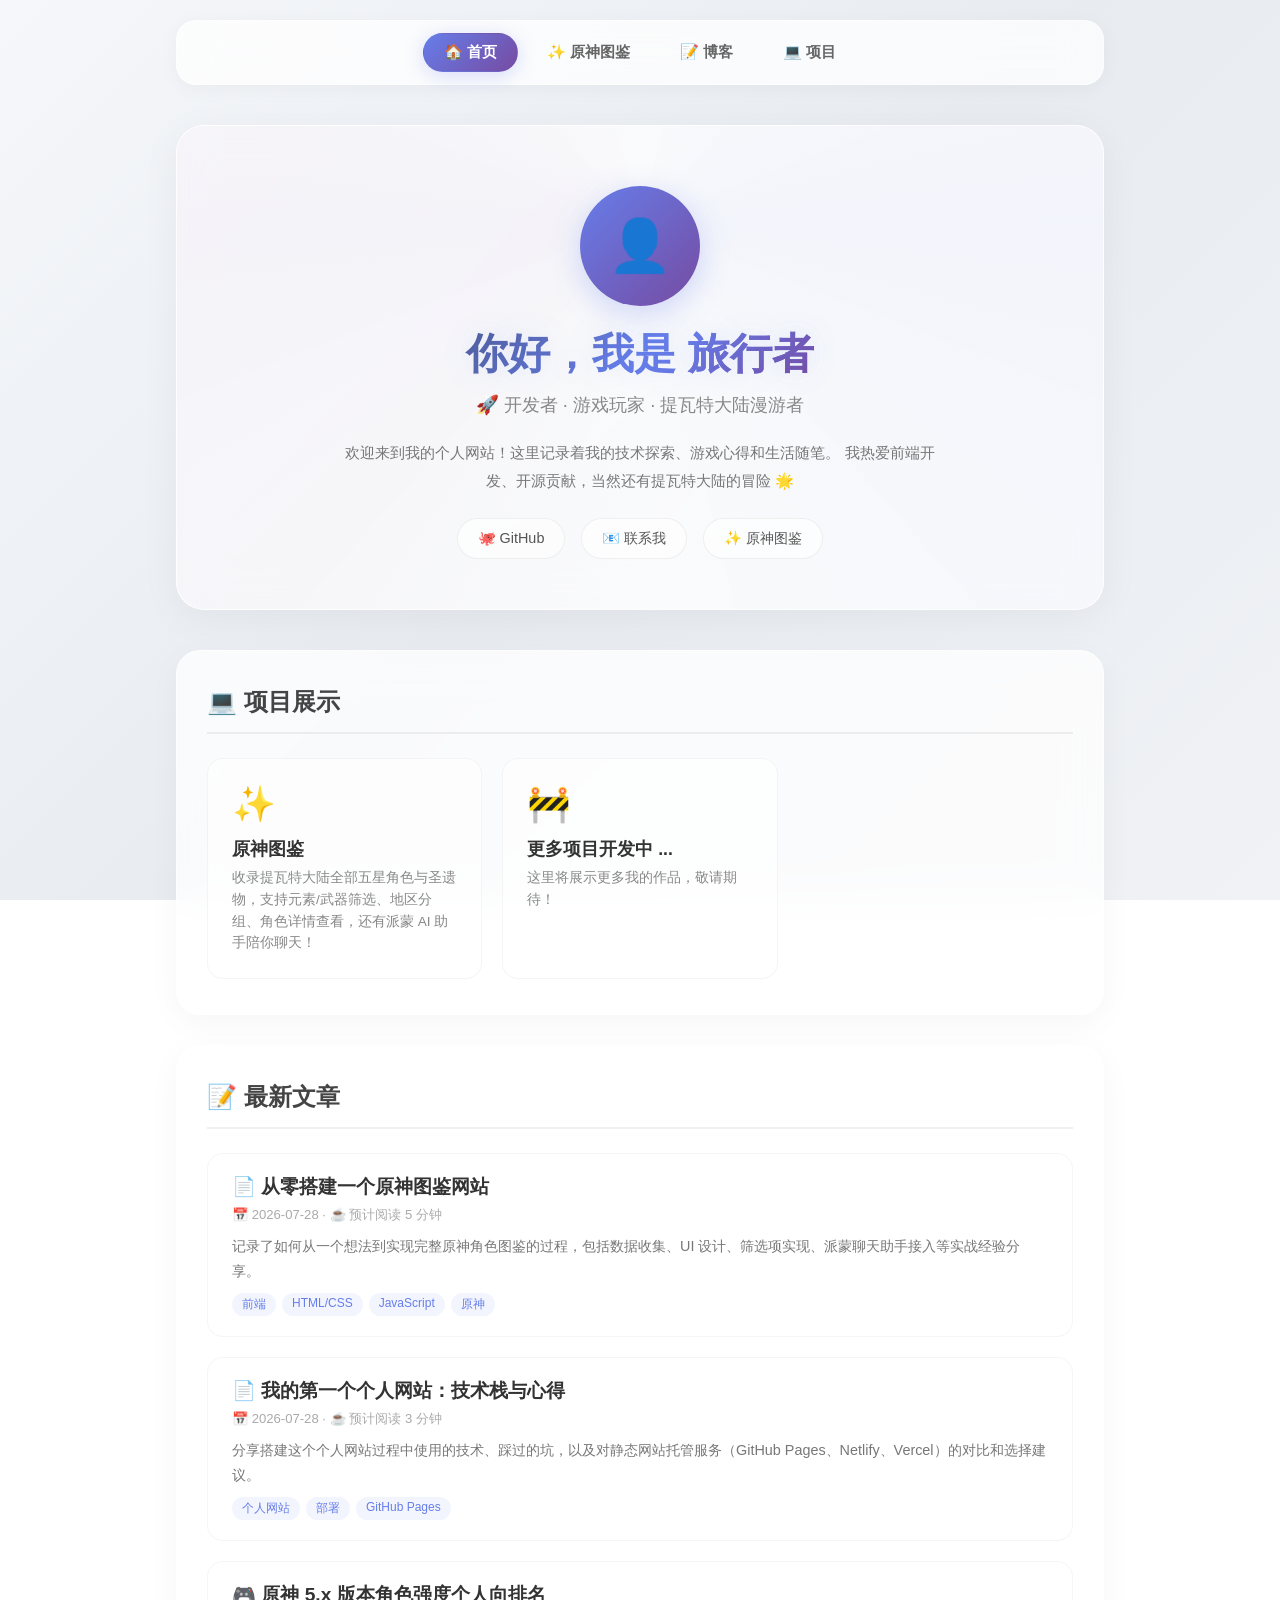
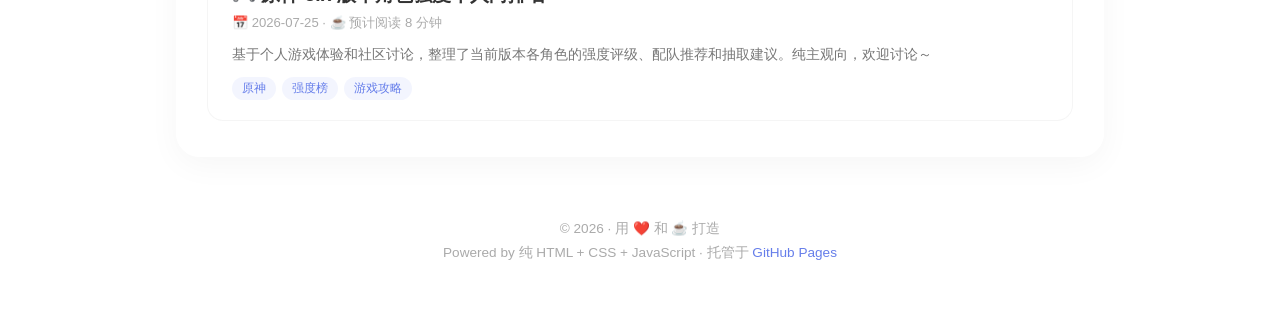
==== index.html @ 5b44c31f "feat: 个人网站 + 原神图鉴 Co-Authored-By: AtomCode (deepseek-v4-flash) <noreply@atomgit.com>" ====
<!DOCTYPE html>
<html lang="zh-CN">
<head>
    <meta charset="UTF-8">
    <meta name="viewport" content="width=device-width, initial-scale=1.0">
    <title>我的个人网站</title>
    <link rel="stylesheet" href="css/style.css">
</head>
<body>
    <div class="site-container">
        <!-- ===== 顶部导航 ===== -->
        <nav class="site-nav">
            <a href="index.html" class="active">🏠 首页</a>
            <a href="genshin/index.html">✨ 原神图鉴</a>
            <a href="#blog">📝 博客</a>
            <a href="#projects">💻 项目</a>
        </nav>

        <!-- ===== 英雄区 / 个人简介 ===== -->
        <header class="hero">
            <div class="hero-avatar">👤</div>
            <h1>你好，我是 <span style="background: linear-gradient(135deg, #667eea, #764ba2); -webkit-background-clip: text; -webkit-text-fill-color: transparent; background-clip: text;">旅行者</span></h1>
            <p class="tagline">🚀 开发者 · 游戏玩家 · 提瓦特大陆漫游者</p>
            <p class="bio">
                欢迎来到我的个人网站！这里记录着我的技术探索、游戏心得和生活随笔。
                我热爱前端开发、开源贡献，当然还有提瓦特大陆的冒险 🌟
            </p>
            <div class="social-links">
                <a href="#" class="social-link">🐙 GitHub</a>
                <a href="#" class="social-link">📧 联系我</a>
                <a href="genshin/index.html" class="social-link">✨ 原神图鉴</a>
            </div>
        </header>

        <!-- ===== 项目展示 ===== -->
        <section class="site-section" id="projects">
            <h2 class="site-section-title">💻 项目展示</h2>
            <div class="project-grid">
                <a href="genshin/index.html" class="project-card">
                    <div class="project-card-icon">✨</div>
                    <div class="project-card-title">原神图鉴</div>
                    <div class="project-card-desc">
                        收录提瓦特大陆全部五星角色与圣遗物，支持元素/武器筛选、地区分组、角色详情查看，还有派蒙 AI 助手陪你聊天！
                    </div>
                </a>
                <div class="project-card">
                    <div class="project-card-icon">🚧</div>
                    <div class="project-card-title">更多项目开发中 ...</div>
                    <div class="project-card-desc">
                        这里将展示更多我的作品，敬请期待！
                    </div>
                </div>
            </div>
        </section>

        <!-- ===== 博客/文章 ===== -->
        <section class="site-section" id="blog">
            <h2 class="site-section-title">📝 最新文章</h2>
            <div class="blog-list">

                <article class="blog-post" onclick="alert('文章详情页建设中...')">
                    <div class="blog-post-title">📄 从零搭建一个原神图鉴网站</div>
                    <div class="blog-post-meta">📅 2026-07-28 · ☕ 预计阅读 5 分钟</div>
                    <div class="blog-post-summary">
                        记录了如何从一个想法到实现完整原神角色图鉴的过程，包括数据收集、UI 设计、筛选项实现、派蒙聊天助手接入等实战经验分享。
                    </div>
                    <div class="blog-post-tags">
                        <span class="blog-post-tag">前端</span>
                        <span class="blog-post-tag">HTML/CSS</span>
                        <span class="blog-post-tag">JavaScript</span>
                        <span class="blog-post-tag">原神</span>
                    </div>
                </article>

                <article class="blog-post" onclick="alert('文章详情页建设中...')">
                    <div class="blog-post-title">📄 我的第一个个人网站：技术栈与心得</div>
                    <div class="blog-post-meta">📅 2026-07-28 · ☕ 预计阅读 3 分钟</div>
                    <div class="blog-post-summary">
                        分享搭建这个个人网站过程中使用的技术、踩过的坑，以及对静态网站托管服务（GitHub Pages、Netlify、Vercel）的对比和选择建议。
                    </div>
                    <div class="blog-post-tags">
                        <span class="blog-post-tag">个人网站</span>
                        <span class="blog-post-tag">部署</span>
                        <span class="blog-post-tag">GitHub Pages</span>
                    </div>
                </article>

                <article class="blog-post" onclick="alert('文章详情页建设中...')">
                    <div class="blog-post-title">🎮 原神 5.x 版本角色强度个人向排名</div>
                    <div class="blog-post-meta">📅 2026-07-25 · ☕ 预计阅读 8 分钟</div>
                    <div class="blog-post-summary">
                        基于个人游戏体验和社区讨论，整理了当前版本各角色的强度评级、配队推荐和抽取建议。纯主观向，欢迎讨论～
                    </div>
                    <div class="blog-post-tags">
                        <span class="blog-post-tag">原神</span>
                        <span class="blog-post-tag">强度榜</span>
                        <span class="blog-post-tag">游戏攻略</span>
                    </div>
                </article>

            </div>
        </section>

        <!-- ===== 页脚 ===== -->
        <footer class="site-footer">
            <p>© 2026 · 用 ❤️ 和 ☕ 打造</p>
            <p>Powered by 纯 HTML + CSS + JavaScript · 托管于 <a href="https://pages.github.com/" target="_blank">GitHub Pages</a></p>
        </footer>
    </div>
</body>
</html>
---- css/style.css ----
* {
            margin: 0;
            padding: 0;
            box-sizing: border-box;
        }

        body {
            font-family: 'Microsoft YaHei', 'Segoe UI', sans-serif;
            background: linear-gradient(135deg, #f5f7fa 0%, #e8ecf1 50%, #f0f2f5 100%);
            min-height: 100vh;
            padding: 20px;
            background-attachment: fixed;
        }

        .container {
            max-width: 100%;
            margin: 0 auto;
            position: relative;
            z-index: 1;
            padding: 0 10px;
        }

        /* ===== Header ===== */
        header {
            text-align: center;
            color: #333;
            margin-bottom: 40px;
            padding: 35px 30px;
            background: rgba(255, 255, 255, 0.75);
            backdrop-filter: blur(20px);
            -webkit-backdrop-filter: blur(20px);
            border-radius: 24px;
            border: 1px solid rgba(255, 255, 255, 0.6);
            box-shadow: 0 8px 32px rgba(0, 0, 0, 0.06);
            position: relative;
            overflow: hidden;
        }
        header::before {
            content: '';
            position: absolute;
            top: -50%;
            left: -50%;
            width: 200%;
            height: 200%;
            background: conic-gradient(from 0deg, transparent, rgba(102,126,234,0.06), transparent, rgba(118,75,162,0.06), transparent);
            animation: headerRotate 20s linear infinite;
        }
        @keyframes headerRotate {
            0% { transform: rotate(0deg); }
            100% { transform: rotate(360deg); }
        }
        header h1, header p { position: relative; z-index: 1; }

        /* ===== 导航标签 ===== */
        .nav-tabs {
            display: flex;
            justify-content: center;
            gap: 12px;
            margin-top: 18px;
            position: relative;
            z-index: 1;
        }
        .nav-tab {
            padding: 10px 28px;
            border-radius: 25px;
            font-size: 1em;
            font-weight: 600;
            cursor: pointer;
            transition: all 0.3s ease;
            text-decoration: none;
            background: rgba(255, 255, 255, 0.5);
            color: #666;
            border: 1px solid rgba(0, 0, 0, 0.06);
        }
        .nav-tab:hover {
            background: rgba(255, 255, 255, 0.8);
            color: #333;
            transform: translateY(-2px);
            box-shadow: 0 4px 12px rgba(0,0,0,0.06);
        }
        .nav-tab.active {
            background: linear-gradient(135deg, #667eea, #764ba2);
            color: white;
            border-color: transparent;
            box-shadow: 0 4px 20px rgba(102, 126, 234, 0.25);
        }

        h1 {
            font-size: 3em;
            margin-bottom: 10px;
            text-shadow: 0 0 30px rgba(102, 126, 234, 0.15);
            background: linear-gradient(135deg, #333, #667eea, #764ba2);
            -webkit-background-clip: text;
            -webkit-text-fill-color: transparent;
            background-clip: text;
        }

        .subtitle {
            font-size: 1.1em;
            color: #666;
            letter-spacing: 1px;
        }

        /* ===== 筛选区 ===== */
        .filter-section {
            background: rgba(255, 255, 255, 0.7);
            backdrop-filter: blur(20px);
            -webkit-backdrop-filter: blur(20px);
            border-radius: 20px;
            padding: 25px;
            margin-bottom: 30px;
            border: 1px solid rgba(255, 255, 255, 0.8);
            box-shadow: 0 10px 40px rgba(0, 0, 0, 0.04);
        }

        .filter-group {
            margin-bottom: 18px;
        }
        .filter-group:last-child {
            margin-bottom: 0;
        }

        .filter-label {
            font-size: 1em;
            font-weight: bold;
            color: #555;
            margin-bottom: 12px;
            display: block;
            letter-spacing: 1px;
        }

        .filter-buttons {
            display: flex;
            flex-wrap: wrap;
            gap: 10px;
        }

        .filter-btn {
            padding: 8px 18px;
            border: 1px solid rgba(0, 0, 0, 0.08);
            background: rgba(255, 255, 255, 0.6);
            color: #555;
            border-radius: 25px;
            cursor: pointer;
            font-size: 0.9em;
            font-weight: 500;
            transition: all 0.3s ease;
        }
        .filter-btn:hover {
            background: rgba(255, 255, 255, 0.9);
            transform: translateY(-2px);
            border-color: rgba(102, 126, 234, 0.3);
            box-shadow: 0 4px 12px rgba(0, 0, 0, 0.06);
        }
        .filter-btn.active {
            background: linear-gradient(135deg, #667eea, #764ba2);
            color: white;
            border-color: transparent;
            box-shadow: 0 4px 20px rgba(102, 126, 234, 0.25);
        }
        .filter-btn.reset-btn {
            border-color: rgba(0, 0, 0, 0.06);
            color: #888;
        }
        .filter-btn.reset-btn:hover {
            background: rgba(255, 255, 255, 0.85);
            color: #333;
        }
        .filter-btn.reset-btn.active {
            background: rgba(255, 255, 255, 0.8);
            color: #333;
            border-color: rgba(0, 0, 0, 0.15);
            box-shadow: none;
        }

        .character-card.hidden {
            display: none;
        }

        .no-results {
            text-align: center;
            padding: 60px 40px;
            color: #999;
            font-size: 1.3em;
            display: none;
            background: rgba(255, 255, 255, 0.5);
            border-radius: 20px;
        }
        .no-results.show {
            display: block;
        }

        /* ===== 全局折叠按钮 ===== */
        .filter-actions {
            display: flex;
            justify-content: flex-end;
            margin-top: 12px;
            gap: 10px;
        }
        .toggle-all-btn {
            padding: 8px 18px;
            border: 1px solid rgba(0, 0, 0, 0.08);
            background: rgba(255, 255, 255, 0.6);
            color: #555;
            border-radius: 25px;
            cursor: pointer;
            font-size: 0.85em;
            font-weight: 500;
            transition: all 0.3s ease;
            display: inline-flex;
            align-items: center;
            gap: 8px;
        }
        .toggle-all-btn:hover {
            background: rgba(255, 255, 255, 0.9);
            transform: translateY(-2px);
            border-color: rgba(102, 126, 234, 0.3);
        }

        /* ===== 快捷问题 ===== */
        .quick-questions {
            margin-bottom: 20px;
            padding: 15px;
            background: rgba(0, 0, 0, 0.03);
            border-radius: 15px;
            border: 1px solid rgba(0, 0, 0, 0.04);
        }
        .quick-q-title {
            font-size: 0.9em;
            font-weight: bold;
            color: #666;
            margin-bottom: 10px;
        }
        .quick-q-grid {
            display: grid;
            grid-template-columns: repeat(2, 1fr);
            gap: 8px;
        }
        .quick-q-btn {
            padding: 8px 12px;
            background: rgba(255, 255, 255, 0.7);
            border: 1px solid rgba(0, 0, 0, 0.06);
            border-radius: 12px;
            color: #555;
            font-size: 0.82em;
            font-weight: 500;
            cursor: pointer;
            transition: all 0.2s;
            text-align: left;
        }
        .quick-q-btn:hover {
            background: white;
            color: #333;
            transform: translateY(-2px);
            border-color: rgba(102, 126, 234, 0.4);
            box-shadow: 0 4px 12px rgba(0, 0, 0, 0.06);
        }

        /* ===== Markdown 渲染 ===== */
        .chat-bubble .code-block {
            background: rgba(0,0,0,0.04);
            border: 1px solid rgba(0,0,0,0.06);
            border-radius: 8px;
            padding: 12px;
            margin: 10px 0;
            overflow-x: auto;
            font-family: 'Courier New', monospace;
            font-size: 0.9em;
        }
        .chat-bubble .inline-code {
            background: rgba(0,0,0,0.04);
            padding: 2px 6px;
            border-radius: 4px;
            font-family: 'Courier New', monospace;
            font-size: 0.9em;
            color: #d63384;
        }
        .chat-bubble .list-item { margin: 5px 0; padding-left: 5px; color: #444; }
        .chat-bubble .list-item.bullet { padding-left: 12px; }
        .chat-bubble .guide-section-title {
            margin: 10px 0 6px 0;
            padding: 6px 10px;
            background: linear-gradient(135deg, rgba(102,126,234,0.08), rgba(118,75,162,0.05));
            border-left: 3px solid #667eea;
            border-radius: 0 8px 8px 0;
            font-weight: bold;
            color: #667eea;
        }
        .chat-bubble .rating-label {
            display: inline-block;
            background: linear-gradient(135deg, rgba(255,215,0,0.2), rgba(255,200,0,0.1));
            padding: 2px 8px;
            border-radius: 8px;
            font-size: 0.9em;
        }
        .chat-bubble strong { font-weight: bold; color: #667eea; }
        .chat-bubble em { font-style: italic; color: #888; }
        .chat-bubble pre { white-space: pre-wrap; word-wrap: break-word; }

        /* ===== 派蒙按钮 ===== */
        .paimon-float-btn {
            position: fixed;
            bottom: 30px;
            right: 30px;
            width: 80px;
            height: 80px;
            border-radius: 50%;
            background: linear-gradient(135deg, rgba(255,245,230,0.95), rgba(255,228,204,0.95));
            border: 3px solid #ffd700;
            box-shadow: 0 8px 30px rgba(0, 0, 0, 0.12), 0 0 0 4px rgba(255,215,0,0.2);
            cursor: grab;
            z-index: 9999;
            display: flex;
            align-items: center;
            justify-content: center;
            transition: box-shadow 0.3s ease, border-color 0.3s ease;
            animation: paimonFloat 3s ease-in-out infinite;
            user-select: none;
            touch-action: none;
        }
        .paimon-float-btn:hover {
            border-color: #ffed4e;
            box-shadow: 0 12px 40px rgba(0, 0, 0, 0.18), 0 0 0 6px rgba(255,215,0,0.3);
        }
        .paimon-float-btn:active { cursor: grabbing; }
        .paimon-float-btn.dragging {
            animation: none !important;
            transition: box-shadow 0.2s ease, border-color 0.2s ease;
            box-shadow: 0 20px 60px rgba(0, 0, 0, 0.18), 0 0 0 8px rgba(255,215,0,0.35);
            border-color: #ffed4e;
            transform: scale(1.08);
        }
        .paimon-float-btn.hidden { opacity: 0; pointer-events: none; }

        @keyframes paimonFloat {
            0%, 100% { transform: translateY(0px); }
            50% { transform: translateY(-8px); }
        }

        /* 像素精灵 */
        .pixel-sprite-container {
            position: relative;
            width: 70px;
            height: 70px;
            display: flex;
            align-items: center;
            justify-content: center;
            image-rendering: pixelated;
            image-rendering: crisp-edges;
        }
        .pixel-sprite {
            width: 70px;
            height: 70px;
            object-fit: cover;
            image-rendering: pixelated;
            image-rendering: crisp-edges;
            transition: transform 0.3s ease;
            z-index: 2;
            position: relative;
            border-radius: 50%;
        }
        .paimon-float-btn:hover .pixel-sprite { transform: scale(1.08); }
        .paimon-float-btn.dragging .pixel-sprite { transform: scale(1.12); }

        .pixel-glare {
            position: absolute;
            inset: 0;
            border-radius: 50%;
            background: linear-gradient(135deg, 
                rgba(255,255,255,0.3) 0%, 
                rgba(255,255,255,0) 50%,
                rgba(255,255,255,0.05) 80%,
                rgba(255,215,0,0.1) 100%);
            pointer-events: none;
            z-index: 3;
        }

        .paimon-status {
            position: absolute;
            top: -2px;
            right: -2px;
            width: 22px;
            height: 22px;
            border-radius: 50%;
            background: white;
            border: 2px solid #ffd700;
            display: flex;
            align-items: center;
            justify-content: center;
            font-size: 0.7em;
            z-index: 10;
            transition: all 0.3s ease;
            box-shadow: 0 2px 8px rgba(0,0,0,0.1);
        }

        .paimon-bubble {
            position: absolute;
            top: -30px;
            left: 50%;
            transform: translateX(-50%);
            background: rgba(255,255,255,0.95);
            color: #333;
            padding: 4px 12px;
            border-radius: 12px;
            font-size: 0.7em;
            white-space: nowrap;
            opacity: 0;
            pointer-events: none;
            transition: all 0.3s ease;
            z-index: 20;
            box-shadow: 0 4px 12px rgba(0,0,0,0.08);
            border: 1px solid rgba(0,0,0,0.06);
        }
        .paimon-bubble::after {
            content: '';
            position: absolute;
            bottom: -6px;
            left: 50%;
            transform: translateX(-50%);
            border-left: 6px solid transparent;
            border-right: 6px solid transparent;
            border-top: 6px solid rgba(255,255,255,0.95);
        }
        .paimon-bubble.show {
            opacity: 1;
            top: -38px;
        }

        .paimon-sprite {
            width: 70px;
            height: 70px;
            border-radius: 50%;
            overflow: hidden;
            display: flex;
            align-items: center;
            justify-content: center;
            image-rendering: pixelated;
            image-rendering: crisp-edges;
            z-index: 2;
            position: relative;
            background: linear-gradient(135deg, rgba(255,245,230,0.95), rgba(255,228,204,0.95));
        }
        .paimon-sprite img {
            width: 100%;
            height: 100%;
            object-fit: cover;
            image-rendering: pixelated;
            image-rendering: crisp-edges;
        }

        .paimon-effect {
            position: absolute;
            inset: -8px;
            border-radius: 50%;
            pointer-events: none;
            z-index: 0;
            opacity: 0;
            transition: opacity 0.3s ease;
        }

        .paimon-float-btn.anim-happy {
            animation: animHappy 0.7s cubic-bezier(0.175, 0.885, 0.32, 1.5) !important;
        }
        @keyframes animHappy {
            0% { transform: translateY(0) scale(1); }
            20% { transform: translateY(-30px) scale(1.2) rotate(-5deg); }
            40% { transform: translateY(-35px) scale(1.25) rotate(3deg); }
            60% { transform: translateY(-10px) scale(1.1) rotate(-2deg); }
            80% { transform: translateY(-5px) scale(1.05); }
            100% { transform: translateY(0) scale(1); }
        }
        .paimon-float-btn.anim-happy .paimon-effect {
            opacity: 1;
            background: radial-gradient(circle, rgba(255,215,0,0.5), transparent 70%);
            animation: happyGlow 0.7s ease;
        }
        @keyframes happyGlow {
            0% { transform: scale(0.5); opacity: 0; }
            30% { opacity: 1; }
            100% { transform: scale(2); opacity: 0; }
        }

        .paimon-float-btn.anim-surprised {
            animation: animSurprised 0.5s ease !important;
        }
        @keyframes animSurprised {
            0% { transform: scale(1); }
            15% { transform: scale(1.3) rotate(-8deg); }
            30% { transform: scale(1.1) rotate(6deg); }
            45% { transform: scale(1.2) rotate(-4deg); }
            60% { transform: scale(0.95) rotate(2deg); }
            80% { transform: scale(1.05); }
            100% { transform: scale(1); }
        }
        .paimon-float-btn.anim-surprised .paimon-effect {
            opacity: 1;
            background: radial-gradient(circle, rgba(255,255,255,0.6), transparent 60%);
            animation: surprisedFlash 0.5s ease;
        }
        @keyframes surprisedFlash {
            0% { transform: scale(0.3); opacity: 1; }
            50% { opacity: 0.8; }
            100% { transform: scale(2.5); opacity: 0; }
        }

        .paimon-float-btn.anim-sleepy {
            animation: animSleepy 3s ease-in-out infinite !important;
            opacity: 0.85;
        }
        @keyframes animSleepy {
            0%, 100% { transform: translateY(0) rotate(0deg); }
            20% { transform: translateY(-3px) rotate(-6deg); }
            40% { transform: translateY(0) rotate(0deg); }
            60% { transform: translateY(-3px) rotate(6deg); }
            80% { transform: translateY(0) rotate(0deg); }
        }

        .paimon-float-btn.dragging {
            animation: animFly 0.15s ease-in-out infinite !important;
        }
        @keyframes animFly {
            0%, 100% { transform: translateY(0) rotate(0deg) scale(1.05); }
            25% { transform: translateY(-4px) rotate(-4deg) scale(1.08); }
            75% { transform: translateY(2px) rotate(3deg) scale(1.08); }
        }
        .paimon-float-btn.dragging .paimon-effect {
            opacity: 1;
            background: radial-gradient(circle, rgba(255,215,0,0.3), transparent 80%);
            animation: flyTrail 0.3s ease-out infinite;
        }
        @keyframes flyTrail {
            0% { transform: scale(0.8); opacity: 0.5; }
            100% { transform: scale(2); opacity: 0; }
        }

        /* ===== 聊天窗口 ===== */
        .chat-window {
            position: fixed;
            width: 380px;
            height: 540px;
            background: rgba(255, 255, 255, 0.92);
            backdrop-filter: blur(20px);
            border-radius: 20px;
            border: 1px solid rgba(255, 255, 255, 0.8);
            box-shadow: 0 15px 50px rgba(0, 0, 0, 0.1);
            display: flex;
            flex-direction: column;
            z-index: 10000;
            opacity: 0;
            transform: scale(0.85) translateY(10px);
            pointer-events: none;
            transition: opacity 0.25s ease, transform 0.25s cubic-bezier(0.175, 0.885, 0.32, 1.275);
            transform-origin: top right;
        }
        .chat-window.open {
            opacity: 1;
            transform: scale(1) translateY(0);
            pointer-events: all;
        }
        .chat-header {
            padding: 20px;
            background: linear-gradient(135deg, #ffd700 0%, #ffed4e 100%);
            color: #333;
            border-radius: 20px 20px 0 0;
            display: flex;
            justify-content: space-between;
            align-items: center;
            font-weight: bold;
            font-size: 1.1em;
        }
        .chat-header-title { display: flex; align-items: center; gap: 10px; }
        .chat-close-btn {
            background: rgba(0, 0, 0, 0.08);
            border: none;
            width: 30px; height: 30px;
            border-radius: 50%;
            cursor: pointer;
            font-size: 1.2em;
            display: flex;
            align-items: center;
            justify-content: center;
            transition: all 0.2s;
        }
        .chat-close-btn:hover { background: rgba(0, 0, 0, 0.15); }
        .chat-messages {
            flex: 1;
            overflow-y: auto;
            padding: 20px;
            display: flex;
            flex-direction: column;
            gap: 15px;
            background: rgba(248, 249, 250, 0.5);
        }
        .chat-message {
            display: flex;
            gap: 10px;
            animation: messageSlideIn 0.3s ease;
        }
        @keyframes messageSlideIn {
            from { opacity: 0; transform: translateY(10px); }
            to { opacity: 1; transform: translateY(0); }
        }
        .chat-message.user { flex-direction: row-reverse; }
        .chat-avatar {
            width: 40px; height: 40px;
            border-radius: 50%; flex-shrink: 0;
            display: flex; align-items: center; justify-content: center;
            font-size: 1.5em;
            box-shadow: 0 2px 8px rgba(0,0,0,0.06);
        }
        .chat-message.user .chat-avatar { background: #667eea; color: white; }
        .chat-message.assistant .chat-avatar {
            background: linear-gradient(135deg, #fff5e6 0%, #ffe4cc 100%);
            border: 2px solid #ffd700;
        }
        .chat-avatar.pixel-avatar {
            width: 40px; height: 40px;
            border-radius: 50%; overflow: hidden;
            background: linear-gradient(135deg, #fff5e6 0%, #ffe4cc 100%);
            border: 2px solid #ffd700;
            display: flex;
            align-items: center;
            justify-content: center;
        }
        .chat-avatar.pixel-avatar img {
            width: 36px; height: 36px;
            object-fit: contain;
            image-rendering: pixelated;
        }
        .chat-bubble {
            max-width: 70%;
            padding: 12px 16px;
            border-radius: 15px;
            line-height: 1.5;
            word-wrap: break-word;
            color: #333;
            font-size: 0.92em;
        }
        .chat-message.user .chat-bubble { 
            background: linear-gradient(135deg, #667eea, #764ba2); 
            color: white;
            border-bottom-right-radius: 5px; 
        }
        .chat-message.assistant .chat-bubble { 
            background: white; 
            border-bottom-left-radius: 5px; 
            box-shadow: 0 2px 8px rgba(0,0,0,0.04);
        }
        .chat-input-area {
            padding: 15px;
            border-top: 1px solid rgba(0,0,0,0.06);
            display: flex;
            gap: 10px;
            background: rgba(255,255,255,0.8);
            border-radius: 0 0 20px 20px;
        }
        .chat-input {
            flex: 1;
            padding: 12px 16px;
            border: 1px solid rgba(0,0,0,0.1);
            border-radius: 25px;
            outline: none;
            font-size: 0.95em;
            background: rgba(255,255,255,0.9);
            color: #333;
            transition: border-color 0.2s;
        }
        .chat-input:focus { border-color: #667eea; box-shadow: 0 0 0 3px rgba(102,126,234,0.1); }
        .chat-input::placeholder { color: #aaa; }
        .chat-send-btn {
            width: 45px; height: 45px;
            border-radius: 50%;
            background: linear-gradient(135deg, #667eea, #764ba2);
            border: none;
            color: white;
            cursor: pointer;
            display: flex;
            align-items: center;
            justify-content: center;
            transition: all 0.2s;
            flex-shrink: 0;
            box-shadow: 0 4px 12px rgba(102,126,234,0.3);
        }
        .chat-send-btn:hover { transform: scale(1.05); box-shadow: 0 6px 16px rgba(102,126,234,0.4); }
        .chat-send-btn:disabled { background: #ccc; cursor: not-allowed; transform: none; box-shadow: none; }
        .chat-loading { display: flex; gap: 5px; padding: 8px 0; }
        .chat-loading span {
            width: 8px; height: 8px;
            border-radius: 50%;
            background: #bbb;
            animation: loadingDot 1.4s infinite ease-in-out;
        }
        .chat-loading span:nth-child(1) { animation-delay: -0.32s; }
        .chat-loading span:nth-child(2) { animation-delay: -0.16s; }
        @keyframes loadingDot {
            0%, 80%, 100% { transform: scale(0.6); opacity: 0.5; }
            40% { transform: scale(1); opacity: 1; }
        }

        /* ===== 地区容器 ===== */
        .region-section {
            background: rgba(255, 255, 255, 0.7);
            backdrop-filter: blur(20px);
            border-radius: 24px;
            padding: 25px 25px 20px;
            margin-bottom: 30px;
            border: 1px solid rgba(255, 255, 255, 0.8);
            box-shadow: 0 10px 40px rgba(0, 0, 0, 0.04);
            transition: all 0.4s ease;
        }
        .region-title {
            font-size: 1.6em;
            color: #444;
            margin-bottom: 20px;
            padding-bottom: 14px;
            border-bottom: 2px solid rgba(0, 0, 0, 0.06);
            display: flex;
            align-items: center;
            gap: 12px;
            cursor: pointer;
            user-select: none;
            transition: color 0.3s ease;
        }
        .region-title:hover { color: #667eea; }
        .region-icon { font-size: 1.3em; }
        .region-toggle {
            display: inline-flex;
            align-items: center;
            justify-content: center;
            width: 30px; height: 30px;
            border-radius: 50%;
            background: rgba(0, 0, 0, 0.04);
            color: #999;
            font-size: 0.65em;
            transition: all 0.3s ease;
            margin-left: auto;
            flex-shrink: 0;
        }
        .region-title:hover .region-toggle { background: rgba(102, 126, 234, 0.1); color: #667eea; }
        .region-toggle-icon { transition: transform 0.4s ease; display: inline-block; }
        .region-section.collapsed .region-toggle-icon { transform: rotate(-90deg); }
        .region-content {
            overflow: hidden;
            transition: max-height 0.5s ease, opacity 0.4s ease;
            max-height: 2000px;
            opacity: 1;
        }
        .region-section.collapsed .region-content { max-height: 0; opacity: 0; }

        /* ===== 横向滚动 ===== */
        .scroll-wrapper { position: relative; }
        .characters-scroll {
            display: flex;
            gap: 20px;
            overflow-x: auto;
            overflow-y: hidden;
            scroll-snap-type: x mandatory;
            padding: 8px 4px 12px;
            scroll-behavior: smooth;
            -webkit-overflow-scrolling: touch;
        }
        .characters-scroll::-webkit-scrollbar { height: 6px; }
        .characters-scroll::-webkit-scrollbar-track { background: rgba(0, 0, 0, 0.03); border-radius: 3px; }
        .characters-scroll::-webkit-scrollbar-thumb { background: rgba(0, 0, 0, 0.08); border-radius: 3px; }
        .characters-scroll::-webkit-scrollbar-thumb:hover { background: rgba(0, 0, 0, 0.15); }
        .scroll-arrow {
            position: absolute; top: 50%; transform: translateY(-50%);
            width: 40px; height: 40px; border-radius: 50%;
            background: rgba(255, 255, 255, 0.85);
            backdrop-filter: blur(10px);
            border: 1px solid rgba(0, 0, 0, 0.06);
            color: #666;
            cursor: pointer; z-index: 10;
            display: flex; align-items: center; justify-content: center;
            font-size: 1.2em;
            transition: all 0.3s ease;
            opacity: 0;
            box-shadow: 0 4px 12px rgba(0,0,0,0.06);
        }
        .scroll-wrapper:hover .scroll-arrow { opacity: 1; }
        .scroll-arrow:hover {
            background: white;
            color: #333;
            transform: translateY(-50%) scale(1.1);
        }
        .scroll-arrow.left { left: -18px; }
        .scroll-arrow.right { right: -18px; }
        .scroll-arrow.hidden { opacity: 0 !important; pointer-events: none; }

        /* ===== 角色卡片 ===== */
        .character-card {
            flex: 0 0 260px;
            scroll-snap-align: start;
            background: rgba(255, 255, 255, 0.85);
            backdrop-filter: blur(10px);
            border-radius: 18px;
            overflow: hidden;
            border: 1px solid rgba(255, 255, 255, 0.9);
            box-shadow: 0 5px 25px rgba(0, 0, 0, 0.04);
            cursor: pointer;
            transition: all 0.4s cubic-bezier(0.175, 0.885, 0.32, 1.275);
            position: relative;
        }
        .character-card::before {
            content: ''; position: absolute; inset: 0; border-radius: 18px; padding: 1px;
            background: linear-gradient(135deg, rgba(255,255,255,0.8), transparent, rgba(255,255,255,0.3));
            -webkit-mask: linear-gradient(#fff 0 0) content-box, linear-gradient(#fff 0 0);
            -webkit-mask-composite: xor; mask-composite: exclude;
            pointer-events: none; z-index: 1;
        }
        .character-card:hover { transform: translateY(-12px) scale(1.02); box-shadow: 0 20px 50px rgba(0,0,0,0.08); }
        .character-image {
            width: 100%; height: 280px; object-fit: cover;
            transition: transform 0.5s ease, filter 0.4s ease;
            background: linear-gradient(135deg, #e8ecf1, #d0d5dd);
        }
        .character-card:hover .character-image { transform: scale(1.08); }
        .character-info { padding: 16px 18px 14px; }
        .character-name { font-size: 1.3em; font-weight: bold; color: #333; margin-bottom: 4px; }
        .character-title { font-size: 0.78em; color: #999; margin-bottom: 12px; font-style: italic; }
        .character-meta { display: flex; gap: 8px; flex-wrap: wrap; margin-bottom: 8px; }
        .meta-tag { padding: 4px 12px; border-radius: 20px; font-size: 0.78em; font-weight: 500; }
        .element-tag { background: linear-gradient(135deg, #667eea, #764ba2); color: white; }
        .weapon-tag { background: rgba(0,0,0,0.04); color: #666; }
        .character-desc {
            font-size: 0.82em; color: #666; line-height: 1.6;
            max-height: 120px; opacity: 1; margin-top: 12px;
            overflow: hidden; transition: max-height 0.4s ease, opacity 0.3s ease, margin 0.3s ease;
        }
        .character-card.collapsed .character-desc { max-height: 0; opacity: 0; margin-top: 0; padding: 0; }
        .card-expand-hint {
            display: flex; align-items: center; justify-content: center; gap: 6px;
            font-size: 0.72em; color: #aaa;
            margin-top: 6px; padding-top: 8px;
            border-top: 1px solid rgba(0,0,0,0.05);
            transition: all 0.3s ease;
        }
        .character-card:not(.collapsed) .card-expand-hint { border-top-color: rgba(102,126,234,0.2); color: #667eea; }

        /* ===== 圣遗物卡片 ===== */
        .artifact-card {
            flex: 0 0 320px;
            scroll-snap-align: start;
            background: rgba(255, 255, 255, 0.85);
            backdrop-filter: blur(10px);
            border-radius: 18px;
            overflow: hidden;
            border: 1px solid rgba(255, 255, 255, 0.9);
            box-shadow: 0 5px 25px rgba(0, 0, 0, 0.04);
            cursor: pointer;
            transition: all 0.4s cubic-bezier(0.175, 0.885, 0.32, 1.275);
            position: relative;
        }
        .artifact-card:hover {
            transform: translateY(-8px) scale(1.02);
            box-shadow: 0 20px 50px rgba(0,0,0,0.08);
        }
        .artifact-icon {
            width: 100%;
            height: 180px;
            display: flex;
            align-items: center;
            justify-content: center;
            font-size: 5em;
            transition: transform 0.5s ease;
            position: relative;
            overflow: hidden;
        }
        .artifact-icon::after {
            content: '';
            position: absolute;
            inset: 0;
            background: radial-gradient(circle at 30% 30%, rgba(255,255,255,0.35) 0%, transparent 60%);
            pointer-events: none;
        }
        .artifact-card:hover .artifact-icon { transform: scale(1.1); }
        .artifact-img {
            width: 80%;
            height: 80%;
            object-fit: contain;
            position: relative;
            z-index: 1;
            filter: drop-shadow(0 4px 12px rgba(0,0,0,0.2));
        }
        .artifact-emoji {
            position: relative;
            z-index: 1;
            filter: drop-shadow(0 4px 12px rgba(0,0,0,0.2));
            font-size: 1.2em;
        }
        .artifact-info {
            padding: 16px 18px 18px;
        }
        .artifact-name {
            font-size: 1.2em;
            font-weight: bold;
            color: #333;
            margin-bottom: 2px;
        }
        .artifact-rarity {
            font-size: 0.78em;
            margin-bottom: 12px;
        }
        .artifact-effect {
            margin-top: 10px;
            padding: 10px 12px;
            background: rgba(0,0,0,0.02);
            border-radius: 10px;
            border-left: 3px solid #667eea;
        }
        .artifact-effect:last-child {
            border-left-color: #ef476f;
        }
        .effect-label {
            font-size: 0.78em;
            font-weight: bold;
            color: #667eea;
            margin-bottom: 4px;
        }
        .artifact-effect:last-child .effect-label {
            color: #ef476f;
        }
        .effect-text {
            font-size: 0.82em;
            color: #555;
            line-height: 1.6;
        }

        /* 元素高亮 */
        .character-card[data-element="anemo"] { border-color: rgba(116, 198, 157, 0.4); }
        .character-card[data-element="geo"] { border-color: rgba(255, 214, 10, 0.4); }
        .character-card[data-element="electro"] { border-color: rgba(177, 133, 219, 0.4); }
        .character-card[data-element="dendro"] { border-color: rgba(128, 185, 24, 0.4); }
        .character-card[data-element="hydro"] { border-color: rgba(72, 202, 228, 0.4); }
        .character-card[data-element="pyro"] { border-color: rgba(239, 71, 111, 0.4); }
        .character-card[data-element="cryo"] { border-color: rgba(144, 224, 239, 0.4); }
        .element-anemo { background: linear-gradient(135deg, #74c69d, #52b788); }
        .element-geo { background: linear-gradient(135deg, #ffd60a, #ffc300); color: #333; }
        .element-electro { background: linear-gradient(135deg, #b185db, #9d4edd); }
        .element-dendro { background: linear-gradient(135deg, #80b918, #55a630); }
        .element-hydro { background: linear-gradient(135deg, #48cae4, #0096c7); }
        .element-pyro { background: linear-gradient(135deg, #ef476f, #d62828); }
        .element-cryo { background: linear-gradient(135deg, #90e0ef, #48cae4); color: #333; }

        /* ===== 页脚 ===== */
        footer { text-align: center; color: #999; padding: 30px; margin-top: 20px; font-size: 0.85em; }

        /* ===== 响应式 ===== */
        @media (max-width: 768px) {
            body { padding: 12px; }
            h1 { font-size: 2em; }
            .character-card { flex: 0 0 220px; }
            .character-image { height: 220px; }
            .scroll-arrow { display: none; }
            .paimon-float-btn { width: 60px; height: 60px; bottom: 20px; right: 20px; }
            .chat-window { width: calc(100vw - 20px); height: calc(100vh - 100px); bottom: 10px; right: 10px; }
            .quick-q-grid { grid-template-columns: 1fr; }
        }
        @media (max-width: 480px) {
            .character-card { flex: 0 0 180px; }
            .character-image { height: 180px; }
        }

        /* ==========================================================
                   个人网站 / 博客样式（新增）
                   ========================================================== */

        /* ----- 个人主页容器 ----- */
        .site-container {
            max-width: 960px;
            margin: 0 auto;
            position: relative;
            z-index: 1;
            padding: 0 16px;
        }

        /* ----- 顶部导航栏 ----- */
        .site-nav {
            display: flex;
            justify-content: center;
            align-items: center;
            gap: 8px;
            background: rgba(255, 255, 255, 0.75);
            backdrop-filter: blur(20px);
            -webkit-backdrop-filter: blur(20px);
            border-radius: 20px;
            padding: 12px 24px;
            margin-bottom: 40px;
            border: 1px solid rgba(255, 255, 255, 0.6);
            box-shadow: 0 4px 20px rgba(0, 0, 0, 0.04);
            flex-wrap: wrap;
        }
        .site-nav a {
            text-decoration: none;
            color: #666;
            padding: 8px 20px;
            border-radius: 25px;
            font-size: 0.95em;
            font-weight: 600;
            transition: all 0.3s ease;
            border: 1px solid transparent;
        }
        .site-nav a:hover {
            background: rgba(255, 255, 255, 0.6);
            color: #333;
            transform: translateY(-2px);
            border-color: rgba(0, 0, 0, 0.06);
        }
        .site-nav a.active {
            background: linear-gradient(135deg, #667eea, #764ba2);
            color: white;
            box-shadow: 0 4px 20px rgba(102, 126, 234, 0.25);
        }

        /* ----- 英雄区 / 个人简介 ----- */
        .hero {
            text-align: center;
            padding: 60px 30px 50px;
            background: rgba(255, 255, 255, 0.75);
            backdrop-filter: blur(20px);
            -webkit-backdrop-filter: blur(20px);
            border-radius: 28px;
            border: 1px solid rgba(255, 255, 255, 0.6);
            box-shadow: 0 8px 40px rgba(0, 0, 0, 0.05);
            margin-bottom: 40px;
            position: relative;
            overflow: hidden;
        }
        .hero::before {
            content: '';
            position: absolute;
            top: -80%;
            left: -50%;
            width: 200%;
            height: 200%;
            background: conic-gradient(from 0deg, transparent, rgba(102,126,234,0.05), transparent, rgba(118,75,162,0.05), transparent);
            animation: headerRotate 25s linear infinite;
            pointer-events: none;
        }
        .hero > * { position: relative; z-index: 1; }
        .hero-avatar {
            width: 120px;
            height: 120px;
            border-radius: 50%;
            background: linear-gradient(135deg, #667eea, #764ba2);
            display: flex;
            align-items: center;
            justify-content: center;
            font-size: 3.2em;
            margin: 0 auto 20px;
            box-shadow: 0 8px 30px rgba(102, 126, 234, 0.3);
            color: white;
        }
        .hero h1 {
            font-size: 2.6em;
            margin-bottom: 8px;
        }
        .hero .tagline {
            font-size: 1.15em;
            color: #888;
            margin-bottom: 20px;
            line-height: 1.6;
        }
        .hero .bio {
            max-width: 600px;
            margin: 0 auto;
            color: #777;
            font-size: 0.95em;
            line-height: 1.8;
        }

        /* ----- 社交链接 ----- */
        .social-links {
            display: flex;
            justify-content: center;
            gap: 16px;
            margin-top: 24px;
        }
        .social-link {
            display: inline-flex;
            align-items: center;
            gap: 6px;
            padding: 10px 20px;
            border-radius: 25px;
            background: rgba(255, 255, 255, 0.6);
            border: 1px solid rgba(0, 0, 0, 0.06);
            color: #555;
            text-decoration: none;
            font-size: 0.9em;
            font-weight: 500;
            transition: all 0.3s ease;
        }
        .social-link:hover {
            background: white;
            color: #333;
            transform: translateY(-3px);
            box-shadow: 0 6px 20px rgba(0, 0, 0, 0.06);
        }

        /* ----- 区块通用 ----- */
        .site-section {
            background: rgba(255, 255, 255, 0.75);
            backdrop-filter: blur(20px);
            -webkit-backdrop-filter: blur(20px);
            border-radius: 24px;
            padding: 35px 30px;
            margin-bottom: 30px;
            border: 1px solid rgba(255, 255, 255, 0.6);
            box-shadow: 0 8px 32px rgba(0, 0, 0, 0.04);
        }
        .site-section-title {
            font-size: 1.5em;
            font-weight: bold;
            color: #444;
            margin-bottom: 24px;
            padding-bottom: 14px;
            border-bottom: 2px solid rgba(0, 0, 0, 0.06);
            display: flex;
            align-items: center;
            gap: 10px;
        }

        /* ----- 博客文章列表 ----- */
        .blog-list { display: flex; flex-direction: column; gap: 20px; }
        .blog-post {
            padding: 20px 24px;
            background: rgba(255, 255, 255, 0.6);
            border-radius: 16px;
            border: 1px solid rgba(0, 0, 0, 0.04);
            transition: all 0.3s ease;
            cursor: pointer;
        }
        .blog-post:hover {
            background: rgba(255, 255, 255, 0.9);
            transform: translateY(-3px);
            box-shadow: 0 8px 24px rgba(0, 0, 0, 0.04);
            border-color: rgba(102, 126, 234, 0.15);
        }
        .blog-post-title {
            font-size: 1.2em;
            font-weight: bold;
            color: #333;
            margin-bottom: 6px;
            display: flex;
            align-items: center;
            gap: 10px;
        }
        .blog-post-meta {
            font-size: 0.82em;
            color: #aaa;
            margin-bottom: 10px;
        }
        .blog-post-summary {
            font-size: 0.9em;
            color: #777;
            line-height: 1.7;
        }
        .blog-post-tags {
            display: flex;
            gap: 6px;
            margin-top: 10px;
            flex-wrap: wrap;
        }
        .blog-post-tag {
            padding: 3px 10px;
            border-radius: 12px;
            font-size: 0.75em;
            background: rgba(102, 126, 234, 0.08);
            color: #667eea;
            font-weight: 500;
        }

        /* ----- 空状态 ----- */
        .empty-state {
            text-align: center;
            padding: 50px 20px;
            color: #bbb;
        }
        .empty-state .empty-icon { font-size: 3em; margin-bottom: 16px; }
        .empty-state p { font-size: 1em; line-height: 1.6; }

        /* ----- 项目卡片网格 ----- */
        .project-grid {
            display: grid;
            grid-template-columns: repeat(auto-fill, minmax(260px, 1fr));
            gap: 20px;
        }
        .project-card {
            background: rgba(255, 255, 255, 0.6);
            border-radius: 16px;
            padding: 24px;
            border: 1px solid rgba(0, 0, 0, 0.04);
            transition: all 0.3s ease;
            text-decoration: none;
            color: inherit;
            display: block;
        }
        .project-card:hover {
            background: rgba(255, 255, 255, 0.9);
            transform: translateY(-4px);
            box-shadow: 0 12px 32px rgba(0, 0, 0, 0.05);
            border-color: rgba(102, 126, 234, 0.15);
        }
        .project-card-icon { font-size: 2.2em; margin-bottom: 12px; }
        .project-card-title {
            font-size: 1.1em;
            font-weight: bold;
            color: #333;
            margin-bottom: 6px;
        }
        .project-card-desc {
            font-size: 0.85em;
            color: #888;
            line-height: 1.6;
        }

        /* ----- 页脚个人站版本 ----- */
        .site-footer {
            text-align: center;
            color: #aaa;
            padding: 30px 20px;
            font-size: 0.85em;
            line-height: 1.8;
        }
        .site-footer a {
            color: #667eea;
            text-decoration: none;
        }
        .site-footer a:hover { text-decoration: underline; }

        /* ----- 响应式微调 ----- */
        @media (max-width: 768px) {
            .hero { padding: 40px 20px 30px; }
            .hero h1 { font-size: 2em; }
            .hero-avatar { width: 90px; height: 90px; font-size: 2.4em; }
            .site-nav a { font-size: 0.85em; padding: 6px 14px; }
            .project-grid { grid-template-columns: 1fr; }
            .blog-post { padding: 16px 18px; }
        }
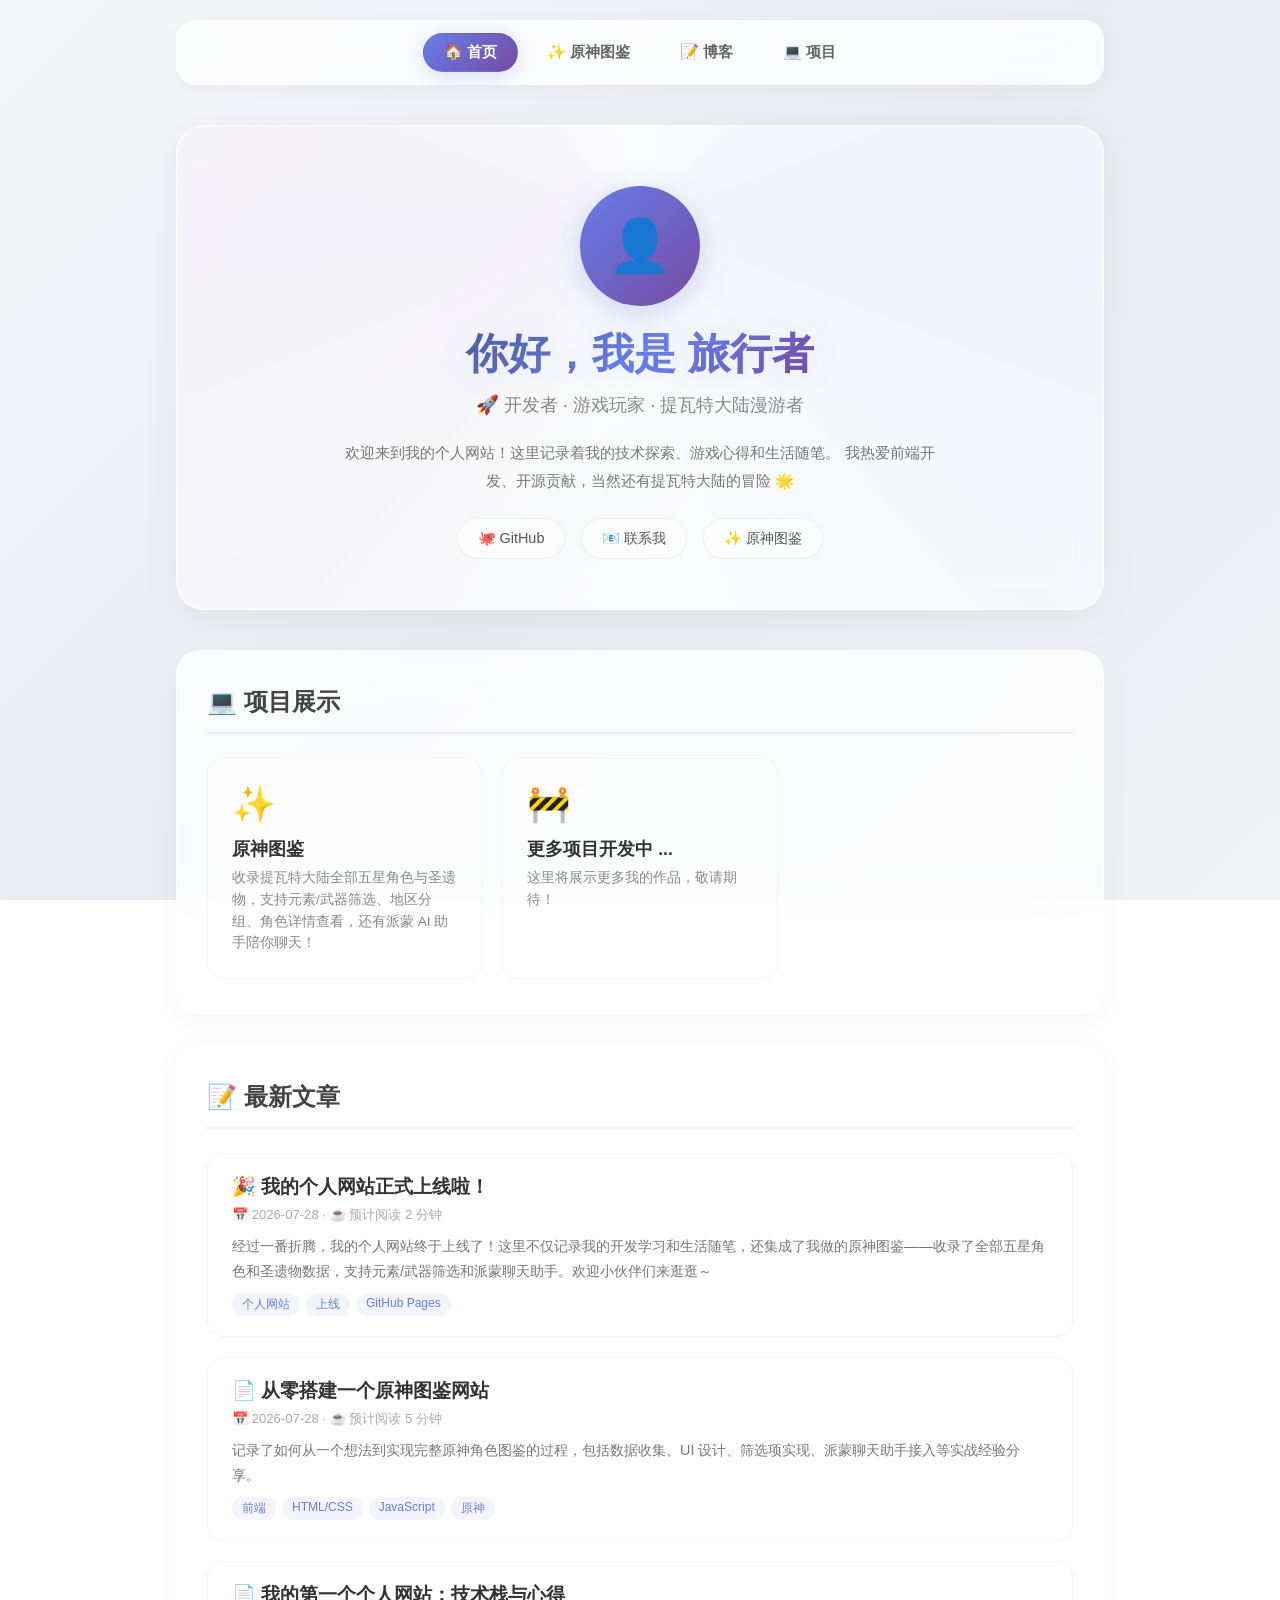
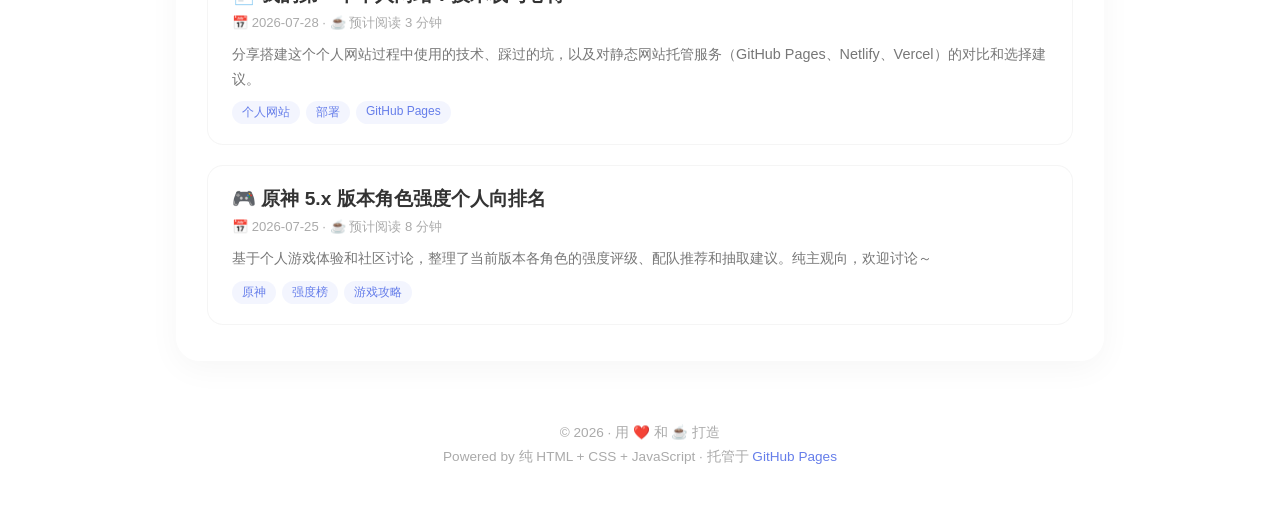
==== commit 01017152: "feat: 添加网站上线纪念博文 Co-Authored-By: AtomCode (deepseek-v4-flash) <noreply@atomgit.com>" ====
--- a/index.html
+++ b/index.html
@@ -59,6 +59,19 @@
             <div class="blog-list">
 
                 <article class="blog-post" onclick="alert('文章详情页建设中...')">
+                    <div class="blog-post-title">🎉 我的个人网站正式上线啦！</div>
+                    <div class="blog-post-meta">📅 2026-07-28 · ☕ 预计阅读 2 分钟</div>
+                    <div class="blog-post-summary">
+                        经过一番折腾，我的个人网站终于上线了！这里不仅记录我的开发学习和生活随笔，还集成了我做的原神图鉴——收录了全部五星角色和圣遗物数据，支持元素/武器筛选和派蒙聊天助手。欢迎小伙伴们来逛逛～
+                    </div>
+                    <div class="blog-post-tags">
+                        <span class="blog-post-tag">个人网站</span>
+                        <span class="blog-post-tag">上线</span>
+                        <span class="blog-post-tag">GitHub Pages</span>
+                    </div>
+                </article>
+
+                <article class="blog-post" onclick="alert('文章详情页建设中...')">
                     <div class="blog-post-title">📄 从零搭建一个原神图鉴网站</div>
                     <div class="blog-post-meta">📅 2026-07-28 · ☕ 预计阅读 5 分钟</div>
                     <div class="blog-post-summary">
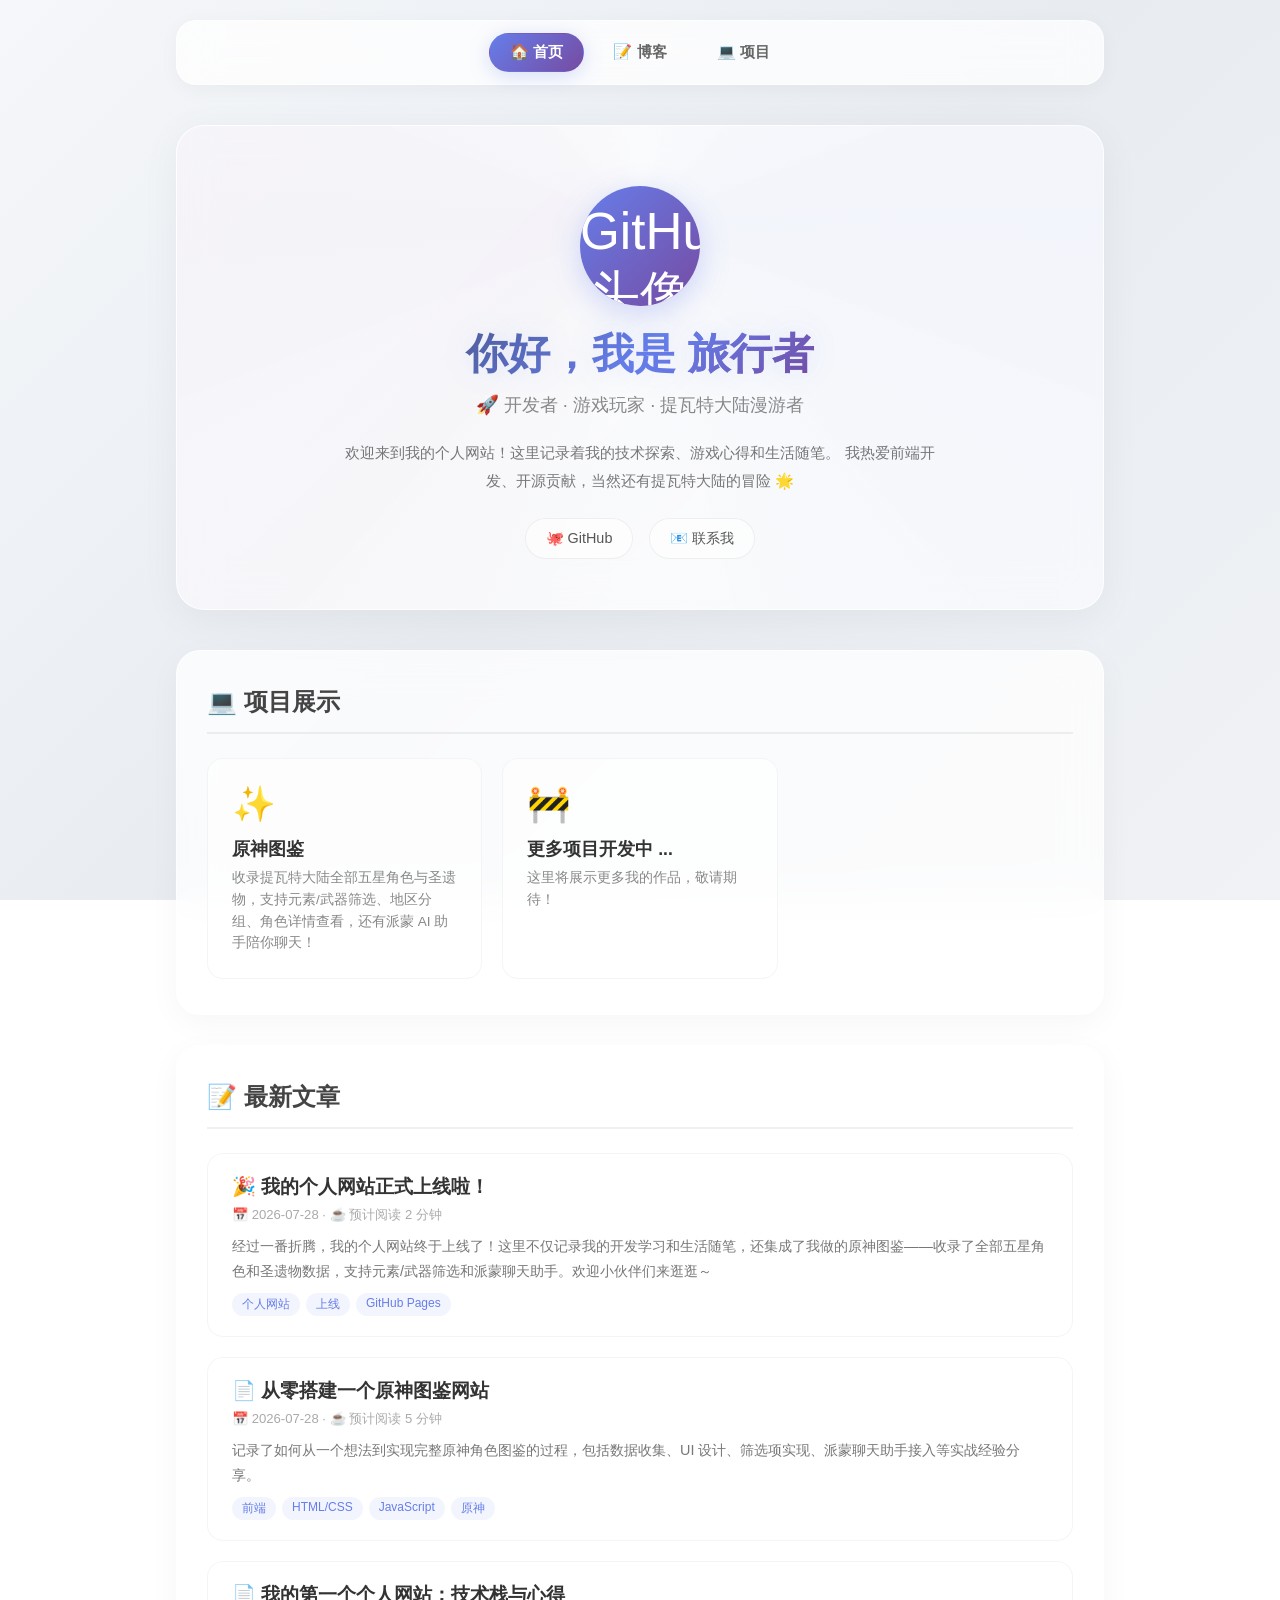
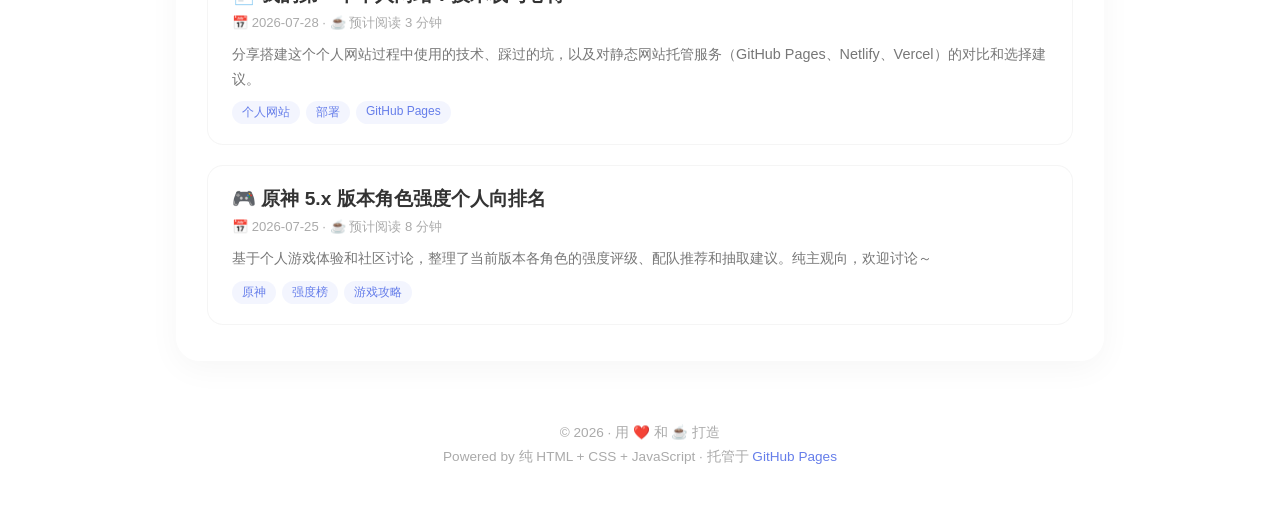
==== commit f9d80a8b: "fix: 修复圣遗物图片路径、主页头像与社交链接 - 圣遗物图片路径修正为 ../images/artifacts/，适配 genshin/ 子目录 - 新增 14 张圣遗物图标图片 - 主页头像改为" ====
--- a/index.html
+++ b/index.html
@@ -11,14 +11,13 @@
         <!-- ===== 顶部导航 ===== -->
         <nav class="site-nav">
             <a href="index.html" class="active">🏠 首页</a>
-            <a href="genshin/index.html">✨ 原神图鉴</a>
             <a href="#blog">📝 博客</a>
             <a href="#projects">💻 项目</a>
         </nav>
 
         <!-- ===== 英雄区 / 个人简介 ===== -->
         <header class="hero">
-            <div class="hero-avatar">👤</div>
+            <div class="hero-avatar"><img src="https://avatars.githubusercontent.com/YCC-06" alt="GitHub 头像"></div>
             <h1>你好，我是 <span style="background: linear-gradient(135deg, #667eea, #764ba2); -webkit-background-clip: text; -webkit-text-fill-color: transparent; background-clip: text;">旅行者</span></h1>
             <p class="tagline">🚀 开发者 · 游戏玩家 · 提瓦特大陆漫游者</p>
             <p class="bio">
@@ -26,9 +25,8 @@
                 我热爱前端开发、开源贡献，当然还有提瓦特大陆的冒险 🌟
             </p>
             <div class="social-links">
-                <a href="#" class="social-link">🐙 GitHub</a>
-                <a href="#" class="social-link">📧 联系我</a>
-                <a href="genshin/index.html" class="social-link">✨ 原神图鉴</a>
+                <a href="https://github.com/YCC-06" target="_blank" rel="noopener" class="social-link">🐙 GitHub</a>
+                <a href="javascript:void(0)" class="social-link" onclick="alert('我的QQ邮箱：3281931409@qq.com'); return false;">📧 联系我</a>
             </div>
         </header>
 
--- a/css/style.css
+++ b/css/style.css
@@ -1050,6 +1050,13 @@
             margin: 0 auto 20px;
             box-shadow: 0 8px 30px rgba(102, 126, 234, 0.3);
             color: white;
+            overflow: hidden;
+        }
+        .hero-avatar img {
+            width: 100%;
+            height: 100%;
+            object-fit: cover;
+            display: block;
         }
         .hero h1 {
             font-size: 2.6em;
